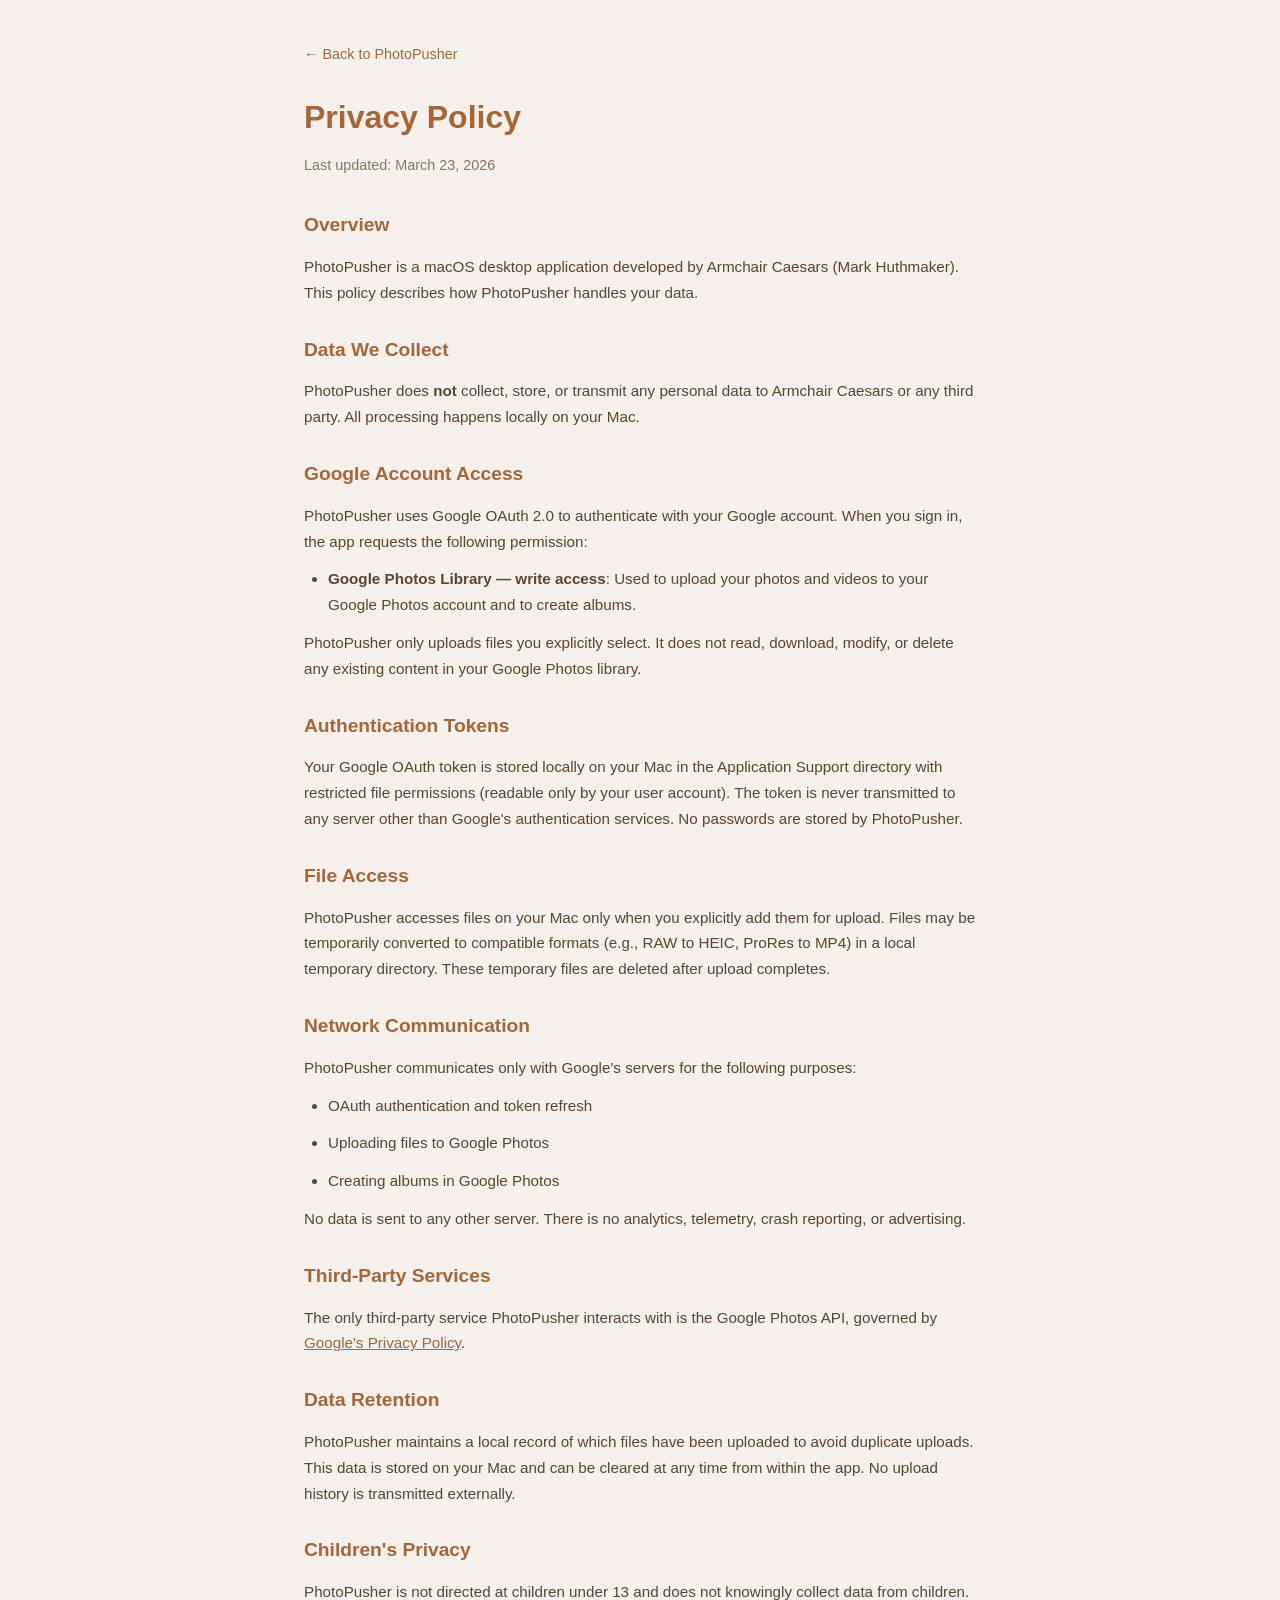
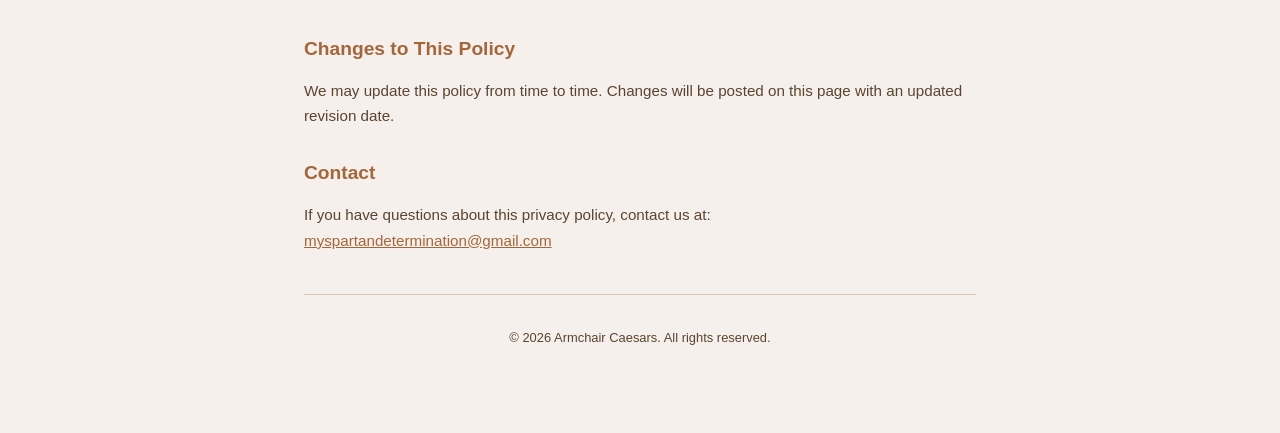
==== privacy.html @ 8fe45a0a "Add files via upload" ====
<!DOCTYPE html>
<html lang="en">
<head>
    <meta charset="UTF-8">
    <meta name="viewport" content="width=device-width, initial-scale=1.0">
    <title>Privacy Policy — PhotoPusher</title>
    <style>
        * { margin: 0; padding: 0; box-sizing: border-box; }
        body {
            font-family: -apple-system, BlinkMacSystemFont, "Segoe UI", Roboto, sans-serif;
            background: #f5f0eb;
            color: #3d2e1e;
            line-height: 1.7;
        }
        .container { max-width: 720px; margin: 0 auto; padding: 40px 24px; }
        h1 {
            font-size: 2em;
            font-weight: 700;
            color: #a5663a;
            margin-bottom: 8px;
        }
        .updated { font-size: 0.9em; color: #8a7560; margin-bottom: 32px; }
        h2 { font-size: 1.2em; color: #a5663a; margin: 28px 0 12px; }
        p, li { font-size: 0.95em; color: #5a4530; margin-bottom: 12px; }
        ul { padding-left: 24px; margin-bottom: 12px; }
        a { color: #a5663a; }
        .back { display: inline-block; margin-bottom: 24px; color: #a5663a; text-decoration: none; font-size: 0.9em; }
        .back:hover { text-decoration: underline; }
        footer {
            text-align: center;
            padding: 32px 0;
            font-size: 0.85em;
            color: #8a7560;
            border-top: 1px solid #d4c4b0;
            margin-top: 40px;
        }
    </style>
</head>
<body>
    <div class="container">
        <a href="./" class="back">&larr; Back to PhotoPusher</a>
        <h1>Privacy Policy</h1>
        <p class="updated">Last updated: March 23, 2026</p>

        <h2>Overview</h2>
        <p>PhotoPusher is a macOS desktop application developed by Armchair Caesars (Mark Huthmaker). This policy describes how PhotoPusher handles your data.</p>

        <h2>Data We Collect</h2>
        <p>PhotoPusher does <strong>not</strong> collect, store, or transmit any personal data to Armchair Caesars or any third party. All processing happens locally on your Mac.</p>

        <h2>Google Account Access</h2>
        <p>PhotoPusher uses Google OAuth 2.0 to authenticate with your Google account. When you sign in, the app requests the following permission:</p>
        <ul>
            <li><strong>Google Photos Library — write access</strong>: Used to upload your photos and videos to your Google Photos account and to create albums.</li>
        </ul>
        <p>PhotoPusher only uploads files you explicitly select. It does not read, download, modify, or delete any existing content in your Google Photos library.</p>

        <h2>Authentication Tokens</h2>
        <p>Your Google OAuth token is stored locally on your Mac in the Application Support directory with restricted file permissions (readable only by your user account). The token is never transmitted to any server other than Google's authentication services. No passwords are stored by PhotoPusher.</p>

        <h2>File Access</h2>
        <p>PhotoPusher accesses files on your Mac only when you explicitly add them for upload. Files may be temporarily converted to compatible formats (e.g., RAW to HEIC, ProRes to MP4) in a local temporary directory. These temporary files are deleted after upload completes.</p>

        <h2>Network Communication</h2>
        <p>PhotoPusher communicates only with Google's servers for the following purposes:</p>
        <ul>
            <li>OAuth authentication and token refresh</li>
            <li>Uploading files to Google Photos</li>
            <li>Creating albums in Google Photos</li>
        </ul>
        <p>No data is sent to any other server. There is no analytics, telemetry, crash reporting, or advertising.</p>

        <h2>Third-Party Services</h2>
        <p>The only third-party service PhotoPusher interacts with is the Google Photos API, governed by <a href="https://policies.google.com/privacy" target="_blank">Google's Privacy Policy</a>.</p>

        <h2>Data Retention</h2>
        <p>PhotoPusher maintains a local record of which files have been uploaded to avoid duplicate uploads. This data is stored on your Mac and can be cleared at any time from within the app. No upload history is transmitted externally.</p>

        <h2>Children's Privacy</h2>
        <p>PhotoPusher is not directed at children under 13 and does not knowingly collect data from children.</p>

        <h2>Changes to This Policy</h2>
        <p>We may update this policy from time to time. Changes will be posted on this page with an updated revision date.</p>

        <h2>Contact</h2>
        <p>If you have questions about this privacy policy, contact us at:<br>
        <a href="mailto:myspartandetermination@gmail.com">myspartandetermination@gmail.com</a></p>

        <footer>
            <p>&copy; 2026 Armchair Caesars. All rights reserved.</p>
        </footer>
    </div>
</body>
</html>
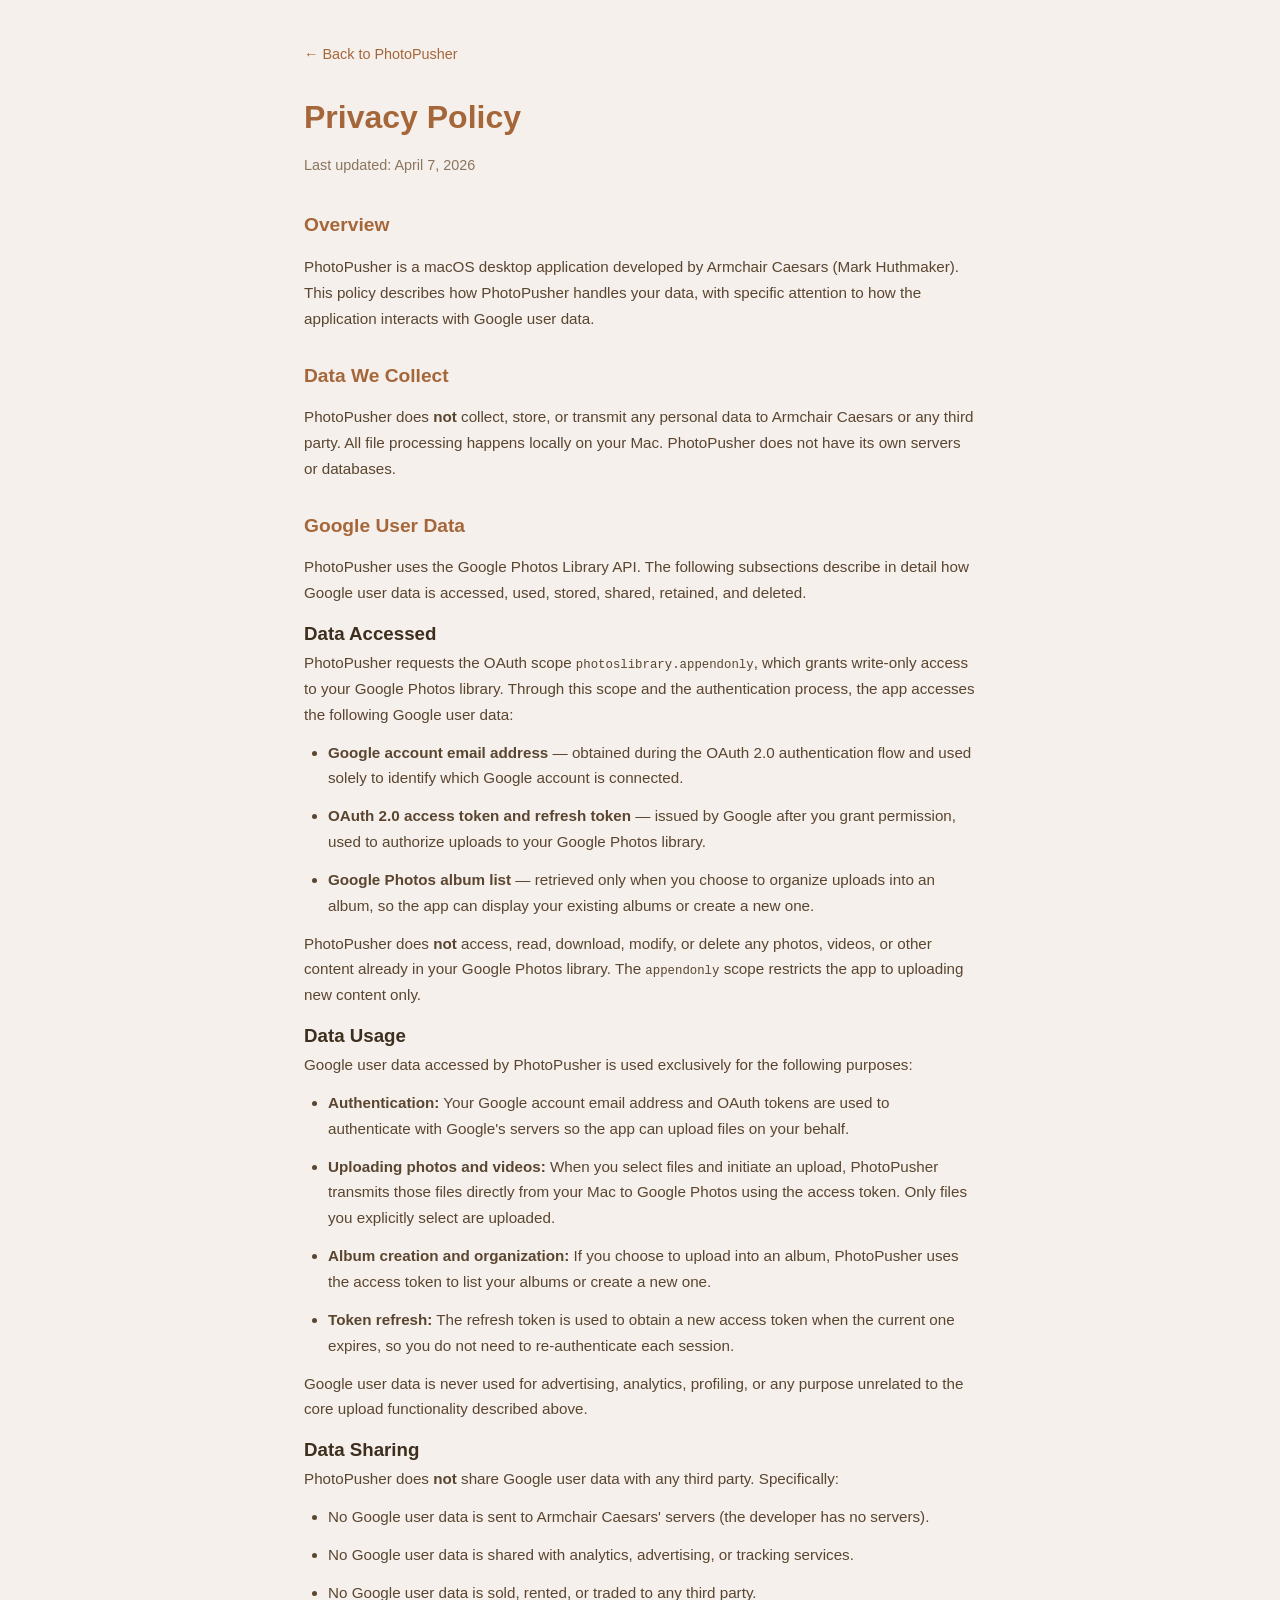
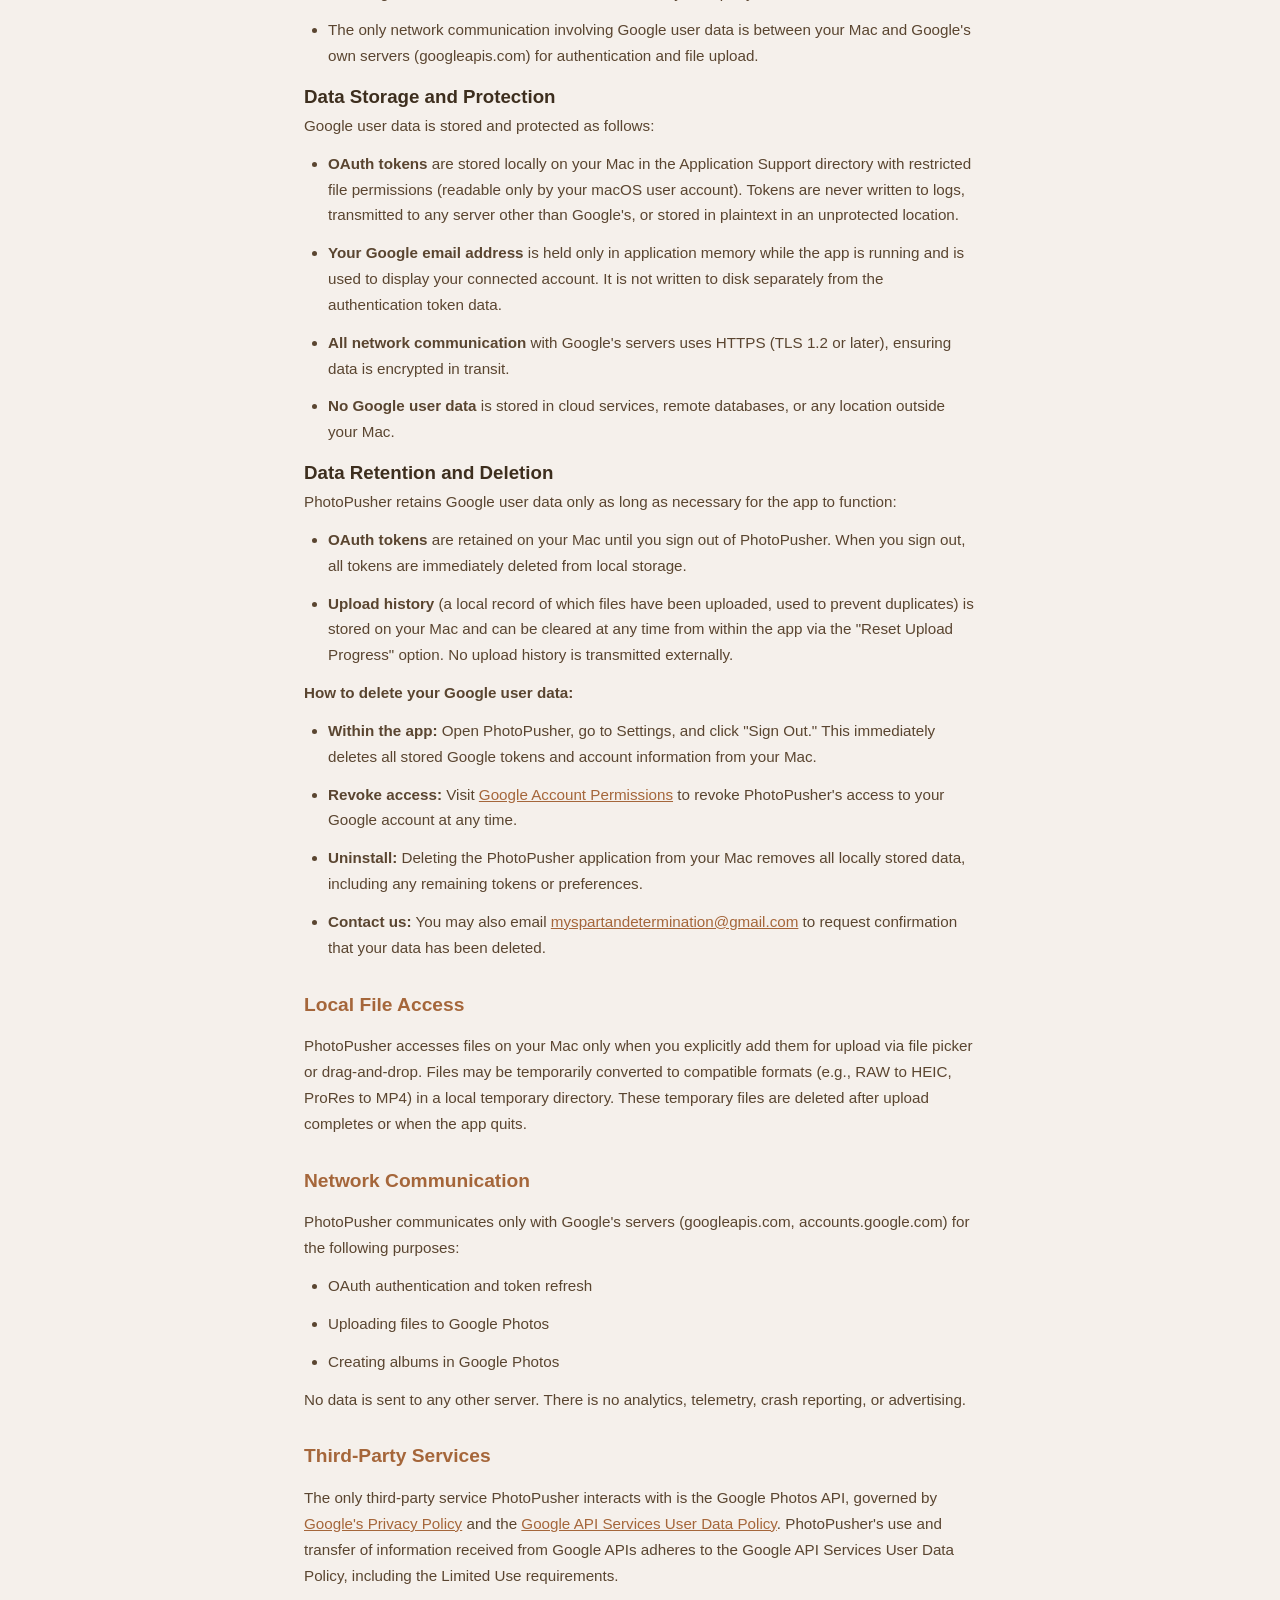
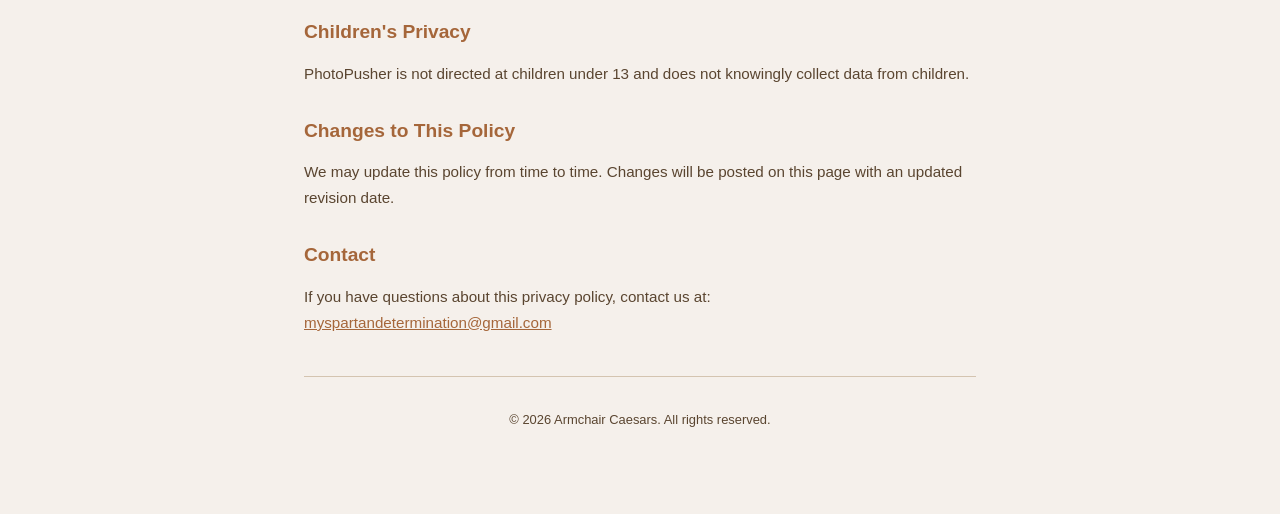
==== commit 440aa806: "Add files via upload" ====
--- a/privacy.html
+++ b/privacy.html
@@ -40,29 +40,73 @@
     <div class="container">
         <a href="./" class="back">&larr; Back to PhotoPusher</a>
         <h1>Privacy Policy</h1>
-        <p class="updated">Last updated: March 23, 2026</p>
+        <p class="updated">Last updated: April 7, 2026</p>
 
         <h2>Overview</h2>
-        <p>PhotoPusher is a macOS desktop application developed by Armchair Caesars (Mark Huthmaker). This policy describes how PhotoPusher handles your data.</p>
+        <p>PhotoPusher is a macOS desktop application developed by Armchair Caesars (Mark Huthmaker). This policy describes how PhotoPusher handles your data, with specific attention to how the application interacts with Google user data.</p>
 
         <h2>Data We Collect</h2>
-        <p>PhotoPusher does <strong>not</strong> collect, store, or transmit any personal data to Armchair Caesars or any third party. All processing happens locally on your Mac.</p>
+        <p>PhotoPusher does <strong>not</strong> collect, store, or transmit any personal data to Armchair Caesars or any third party. All file processing happens locally on your Mac. PhotoPusher does not have its own servers or databases.</p>
 
-        <h2>Google Account Access</h2>
-        <p>PhotoPusher uses Google OAuth 2.0 to authenticate with your Google account. When you sign in, the app requests the following permission:</p>
+        <h2>Google User Data</h2>
+        <p>PhotoPusher uses the Google Photos Library API. The following subsections describe in detail how Google user data is accessed, used, stored, shared, retained, and deleted.</p>
+
+        <h3>Data Accessed</h3>
+        <p>PhotoPusher requests the OAuth scope <code>photoslibrary.appendonly</code>, which grants write-only access to your Google Photos library. Through this scope and the authentication process, the app accesses the following Google user data:</p>
         <ul>
-            <li><strong>Google Photos Library — write access</strong>: Used to upload your photos and videos to your Google Photos account and to create albums.</li>
+            <li><strong>Google account email address</strong> — obtained during the OAuth 2.0 authentication flow and used solely to identify which Google account is connected.</li>
+            <li><strong>OAuth 2.0 access token and refresh token</strong> — issued by Google after you grant permission, used to authorize uploads to your Google Photos library.</li>
+            <li><strong>Google Photos album list</strong> — retrieved only when you choose to organize uploads into an album, so the app can display your existing albums or create a new one.</li>
         </ul>
-        <p>PhotoPusher only uploads files you explicitly select. It does not read, download, modify, or delete any existing content in your Google Photos library.</p>
+        <p>PhotoPusher does <strong>not</strong> access, read, download, modify, or delete any photos, videos, or other content already in your Google Photos library. The <code>appendonly</code> scope restricts the app to uploading new content only.</p>
 
-        <h2>Authentication Tokens</h2>
-        <p>Your Google OAuth token is stored locally on your Mac in the Application Support directory with restricted file permissions (readable only by your user account). The token is never transmitted to any server other than Google's authentication services. No passwords are stored by PhotoPusher.</p>
+        <h3>Data Usage</h3>
+        <p>Google user data accessed by PhotoPusher is used exclusively for the following purposes:</p>
+        <ul>
+            <li><strong>Authentication:</strong> Your Google account email address and OAuth tokens are used to authenticate with Google's servers so the app can upload files on your behalf.</li>
+            <li><strong>Uploading photos and videos:</strong> When you select files and initiate an upload, PhotoPusher transmits those files directly from your Mac to Google Photos using the access token. Only files you explicitly select are uploaded.</li>
+            <li><strong>Album creation and organization:</strong> If you choose to upload into an album, PhotoPusher uses the access token to list your albums or create a new one.</li>
+            <li><strong>Token refresh:</strong> The refresh token is used to obtain a new access token when the current one expires, so you do not need to re-authenticate each session.</li>
+        </ul>
+        <p>Google user data is never used for advertising, analytics, profiling, or any purpose unrelated to the core upload functionality described above.</p>
 
-        <h2>File Access</h2>
-        <p>PhotoPusher accesses files on your Mac only when you explicitly add them for upload. Files may be temporarily converted to compatible formats (e.g., RAW to HEIC, ProRes to MP4) in a local temporary directory. These temporary files are deleted after upload completes.</p>
+        <h3>Data Sharing</h3>
+        <p>PhotoPusher does <strong>not</strong> share Google user data with any third party. Specifically:</p>
+        <ul>
+            <li>No Google user data is sent to Armchair Caesars' servers (the developer has no servers).</li>
+            <li>No Google user data is shared with analytics, advertising, or tracking services.</li>
+            <li>No Google user data is sold, rented, or traded to any third party.</li>
+            <li>The only network communication involving Google user data is between your Mac and Google's own servers (googleapis.com) for authentication and file upload.</li>
+        </ul>
+
+        <h3>Data Storage and Protection</h3>
+        <p>Google user data is stored and protected as follows:</p>
+        <ul>
+            <li><strong>OAuth tokens</strong> are stored locally on your Mac in the Application Support directory with restricted file permissions (readable only by your macOS user account). Tokens are never written to logs, transmitted to any server other than Google's, or stored in plaintext in an unprotected location.</li>
+            <li><strong>Your Google email address</strong> is held only in application memory while the app is running and is used to display your connected account. It is not written to disk separately from the authentication token data.</li>
+            <li><strong>All network communication</strong> with Google's servers uses HTTPS (TLS 1.2 or later), ensuring data is encrypted in transit.</li>
+            <li><strong>No Google user data</strong> is stored in cloud services, remote databases, or any location outside your Mac.</li>
+        </ul>
+
+        <h3>Data Retention and Deletion</h3>
+        <p>PhotoPusher retains Google user data only as long as necessary for the app to function:</p>
+        <ul>
+            <li><strong>OAuth tokens</strong> are retained on your Mac until you sign out of PhotoPusher. When you sign out, all tokens are immediately deleted from local storage.</li>
+            <li><strong>Upload history</strong> (a local record of which files have been uploaded, used to prevent duplicates) is stored on your Mac and can be cleared at any time from within the app via the "Reset Upload Progress" option. No upload history is transmitted externally.</li>
+        </ul>
+        <p><strong>How to delete your Google user data:</strong></p>
+        <ul>
+            <li><strong>Within the app:</strong> Open PhotoPusher, go to Settings, and click "Sign Out." This immediately deletes all stored Google tokens and account information from your Mac.</li>
+            <li><strong>Revoke access:</strong> Visit <a href="https://myaccount.google.com/permissions" target="_blank">Google Account Permissions</a> to revoke PhotoPusher's access to your Google account at any time.</li>
+            <li><strong>Uninstall:</strong> Deleting the PhotoPusher application from your Mac removes all locally stored data, including any remaining tokens or preferences.</li>
+            <li><strong>Contact us:</strong> You may also email <a href="mailto:myspartandetermination@gmail.com">myspartandetermination@gmail.com</a> to request confirmation that your data has been deleted.</li>
+        </ul>
+
+        <h2>Local File Access</h2>
+        <p>PhotoPusher accesses files on your Mac only when you explicitly add them for upload via file picker or drag-and-drop. Files may be temporarily converted to compatible formats (e.g., RAW to HEIC, ProRes to MP4) in a local temporary directory. These temporary files are deleted after upload completes or when the app quits.</p>
 
         <h2>Network Communication</h2>
-        <p>PhotoPusher communicates only with Google's servers for the following purposes:</p>
+        <p>PhotoPusher communicates only with Google's servers (googleapis.com, accounts.google.com) for the following purposes:</p>
         <ul>
             <li>OAuth authentication and token refresh</li>
             <li>Uploading files to Google Photos</li>
@@ -71,10 +115,7 @@
         <p>No data is sent to any other server. There is no analytics, telemetry, crash reporting, or advertising.</p>
 
         <h2>Third-Party Services</h2>
-        <p>The only third-party service PhotoPusher interacts with is the Google Photos API, governed by <a href="https://policies.google.com/privacy" target="_blank">Google's Privacy Policy</a>.</p>
-
-        <h2>Data Retention</h2>
-        <p>PhotoPusher maintains a local record of which files have been uploaded to avoid duplicate uploads. This data is stored on your Mac and can be cleared at any time from within the app. No upload history is transmitted externally.</p>
+        <p>The only third-party service PhotoPusher interacts with is the Google Photos API, governed by <a href="https://policies.google.com/privacy" target="_blank">Google's Privacy Policy</a> and the <a href="https://developers.google.com/terms/api-services-user-data-policy" target="_blank">Google API Services User Data Policy</a>. PhotoPusher's use and transfer of information received from Google APIs adheres to the Google API Services User Data Policy, including the Limited Use requirements.</p>
 
         <h2>Children's Privacy</h2>
         <p>PhotoPusher is not directed at children under 13 and does not knowingly collect data from children.</p>
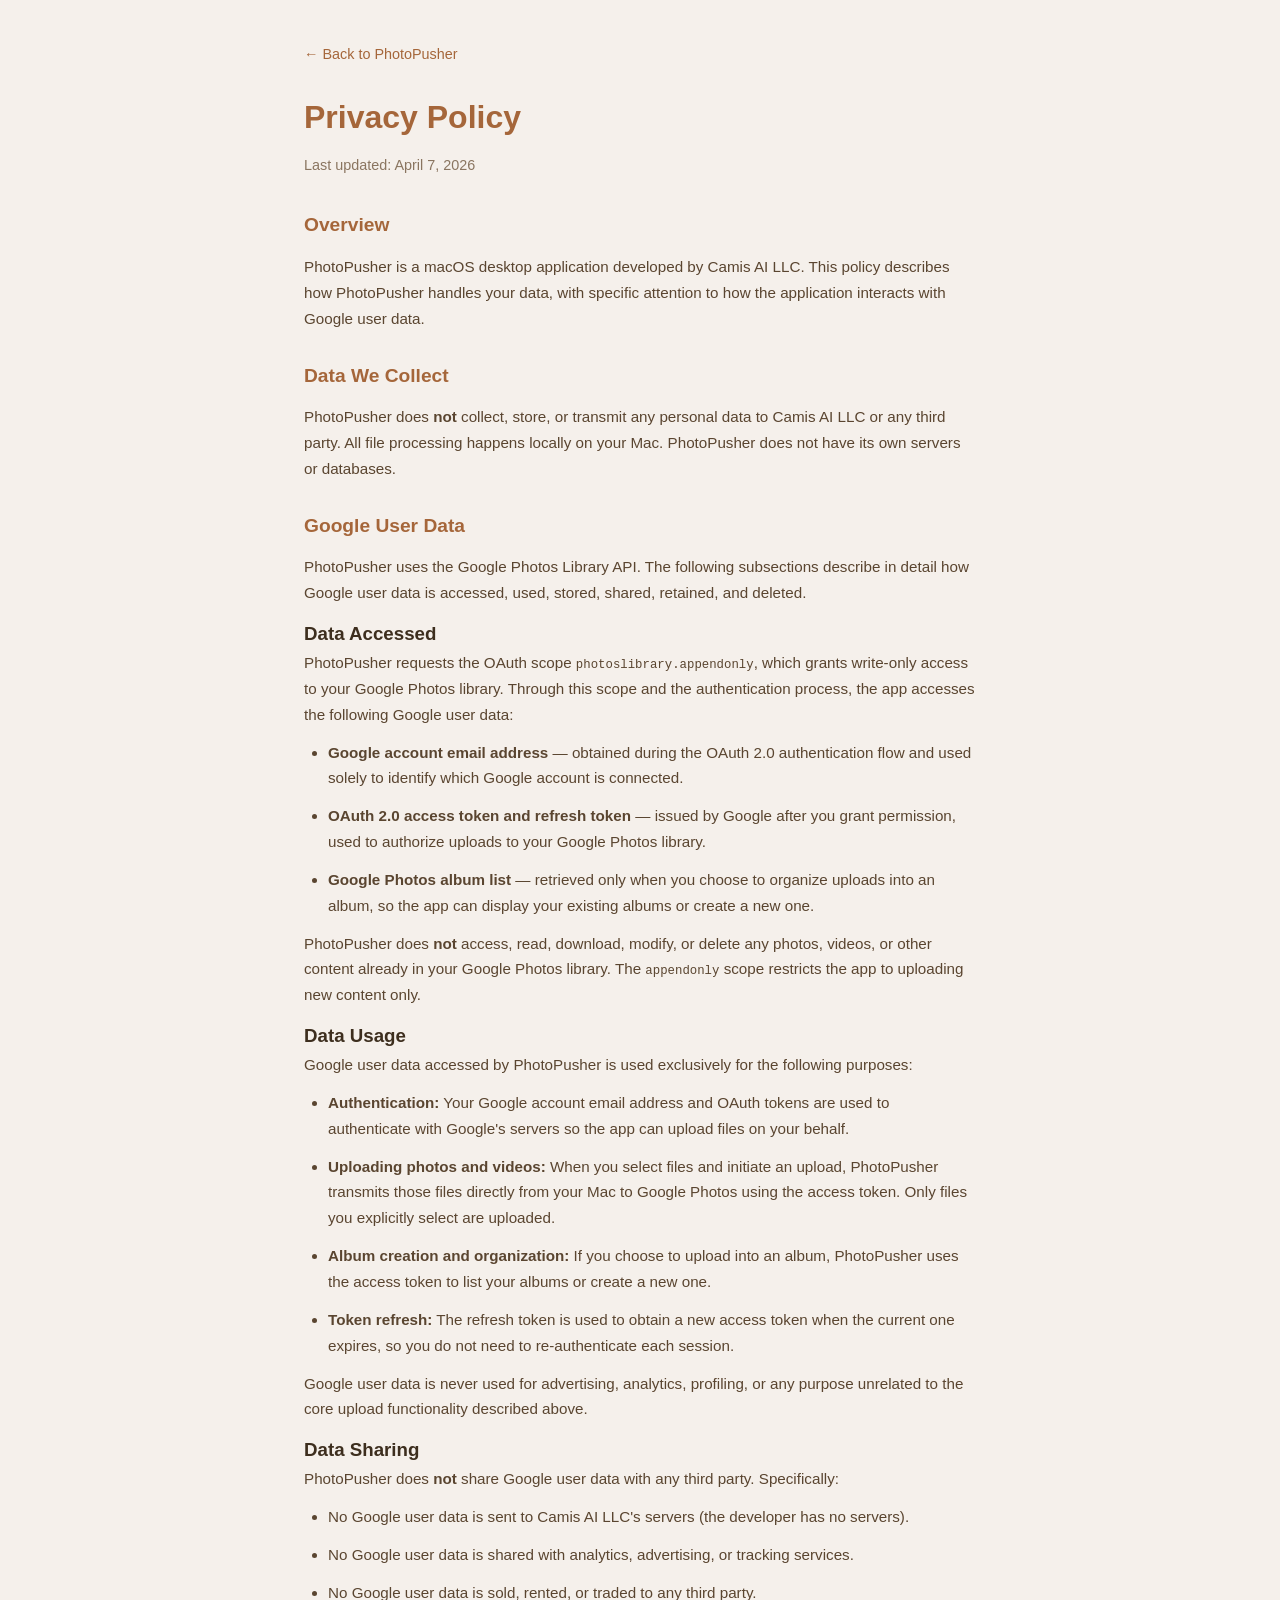
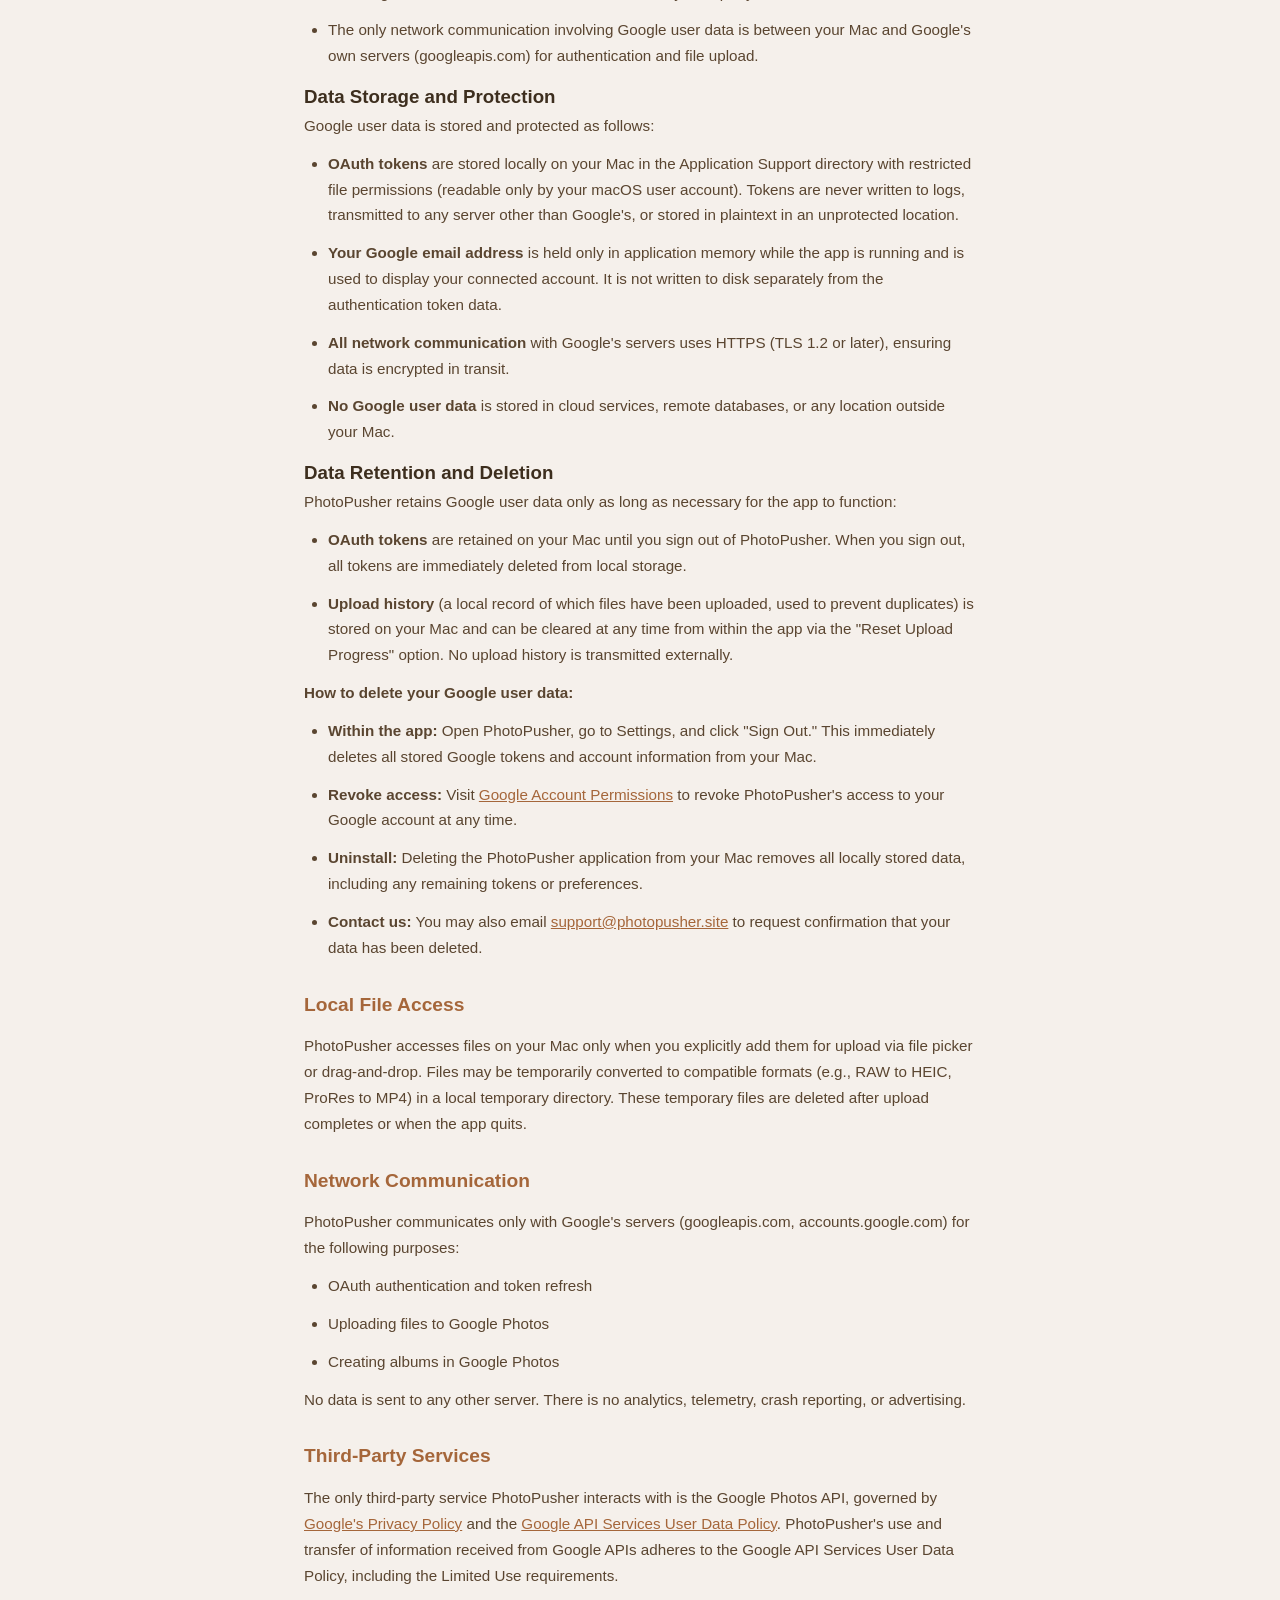
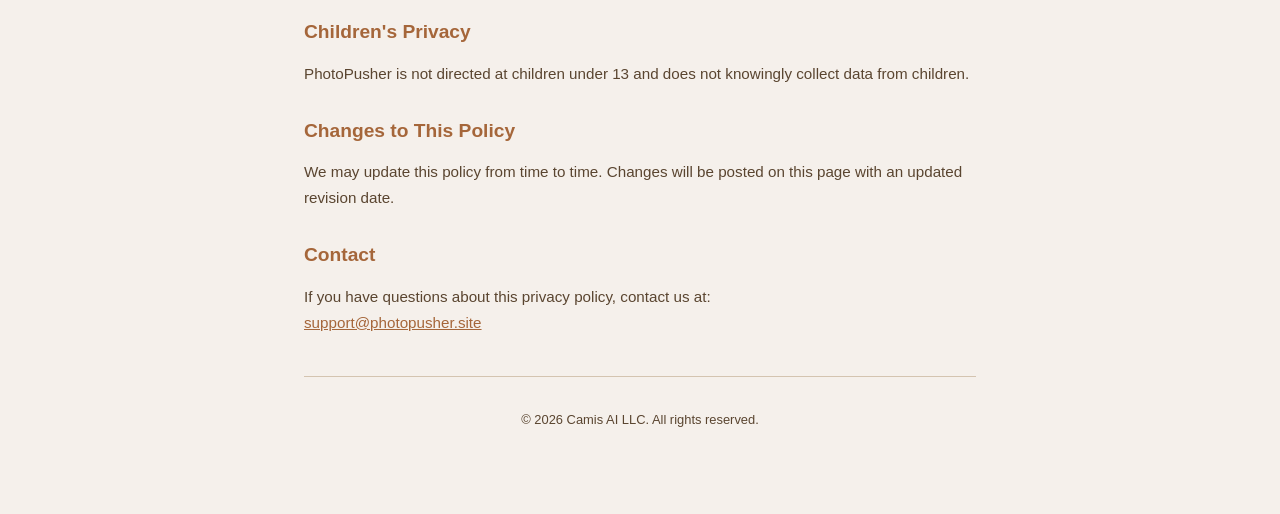
==== commit 3f7f7ecc: "Add files via upload name change" ====
--- a/privacy.html
+++ b/privacy.html
@@ -43,10 +43,10 @@
         <p class="updated">Last updated: April 7, 2026</p>
 
         <h2>Overview</h2>
-        <p>PhotoPusher is a macOS desktop application developed by Armchair Caesars (Mark Huthmaker). This policy describes how PhotoPusher handles your data, with specific attention to how the application interacts with Google user data.</p>
+        <p>PhotoPusher is a macOS desktop application developed by Camis AI LLC. This policy describes how PhotoPusher handles your data, with specific attention to how the application interacts with Google user data.</p>
 
         <h2>Data We Collect</h2>
-        <p>PhotoPusher does <strong>not</strong> collect, store, or transmit any personal data to Armchair Caesars or any third party. All file processing happens locally on your Mac. PhotoPusher does not have its own servers or databases.</p>
+        <p>PhotoPusher does <strong>not</strong> collect, store, or transmit any personal data to Camis AI LLC or any third party. All file processing happens locally on your Mac. PhotoPusher does not have its own servers or databases.</p>
 
         <h2>Google User Data</h2>
         <p>PhotoPusher uses the Google Photos Library API. The following subsections describe in detail how Google user data is accessed, used, stored, shared, retained, and deleted.</p>
@@ -73,7 +73,7 @@
         <h3>Data Sharing</h3>
         <p>PhotoPusher does <strong>not</strong> share Google user data with any third party. Specifically:</p>
         <ul>
-            <li>No Google user data is sent to Armchair Caesars' servers (the developer has no servers).</li>
+            <li>No Google user data is sent to Camis AI LLC's servers (the developer has no servers).</li>
             <li>No Google user data is shared with analytics, advertising, or tracking services.</li>
             <li>No Google user data is sold, rented, or traded to any third party.</li>
             <li>The only network communication involving Google user data is between your Mac and Google's own servers (googleapis.com) for authentication and file upload.</li>
@@ -99,7 +99,7 @@
             <li><strong>Within the app:</strong> Open PhotoPusher, go to Settings, and click "Sign Out." This immediately deletes all stored Google tokens and account information from your Mac.</li>
             <li><strong>Revoke access:</strong> Visit <a href="https://myaccount.google.com/permissions" target="_blank">Google Account Permissions</a> to revoke PhotoPusher's access to your Google account at any time.</li>
             <li><strong>Uninstall:</strong> Deleting the PhotoPusher application from your Mac removes all locally stored data, including any remaining tokens or preferences.</li>
-            <li><strong>Contact us:</strong> You may also email <a href="mailto:myspartandetermination@gmail.com">myspartandetermination@gmail.com</a> to request confirmation that your data has been deleted.</li>
+            <li><strong>Contact us:</strong> You may also email <a href="mailto:support@photopusher.site">support@photopusher.site</a> to request confirmation that your data has been deleted.</li>
         </ul>
 
         <h2>Local File Access</h2>
@@ -125,10 +125,10 @@
 
         <h2>Contact</h2>
         <p>If you have questions about this privacy policy, contact us at:<br>
-        <a href="mailto:myspartandetermination@gmail.com">myspartandetermination@gmail.com</a></p>
+        <a href="mailto:support@photopusher.site">support@photopusher.site</a></p>
 
         <footer>
-            <p>&copy; 2026 Armchair Caesars. All rights reserved.</p>
+            <p>&copy; 2026 Camis AI LLC. All rights reserved.</p>
         </footer>
     </div>
 </body>
